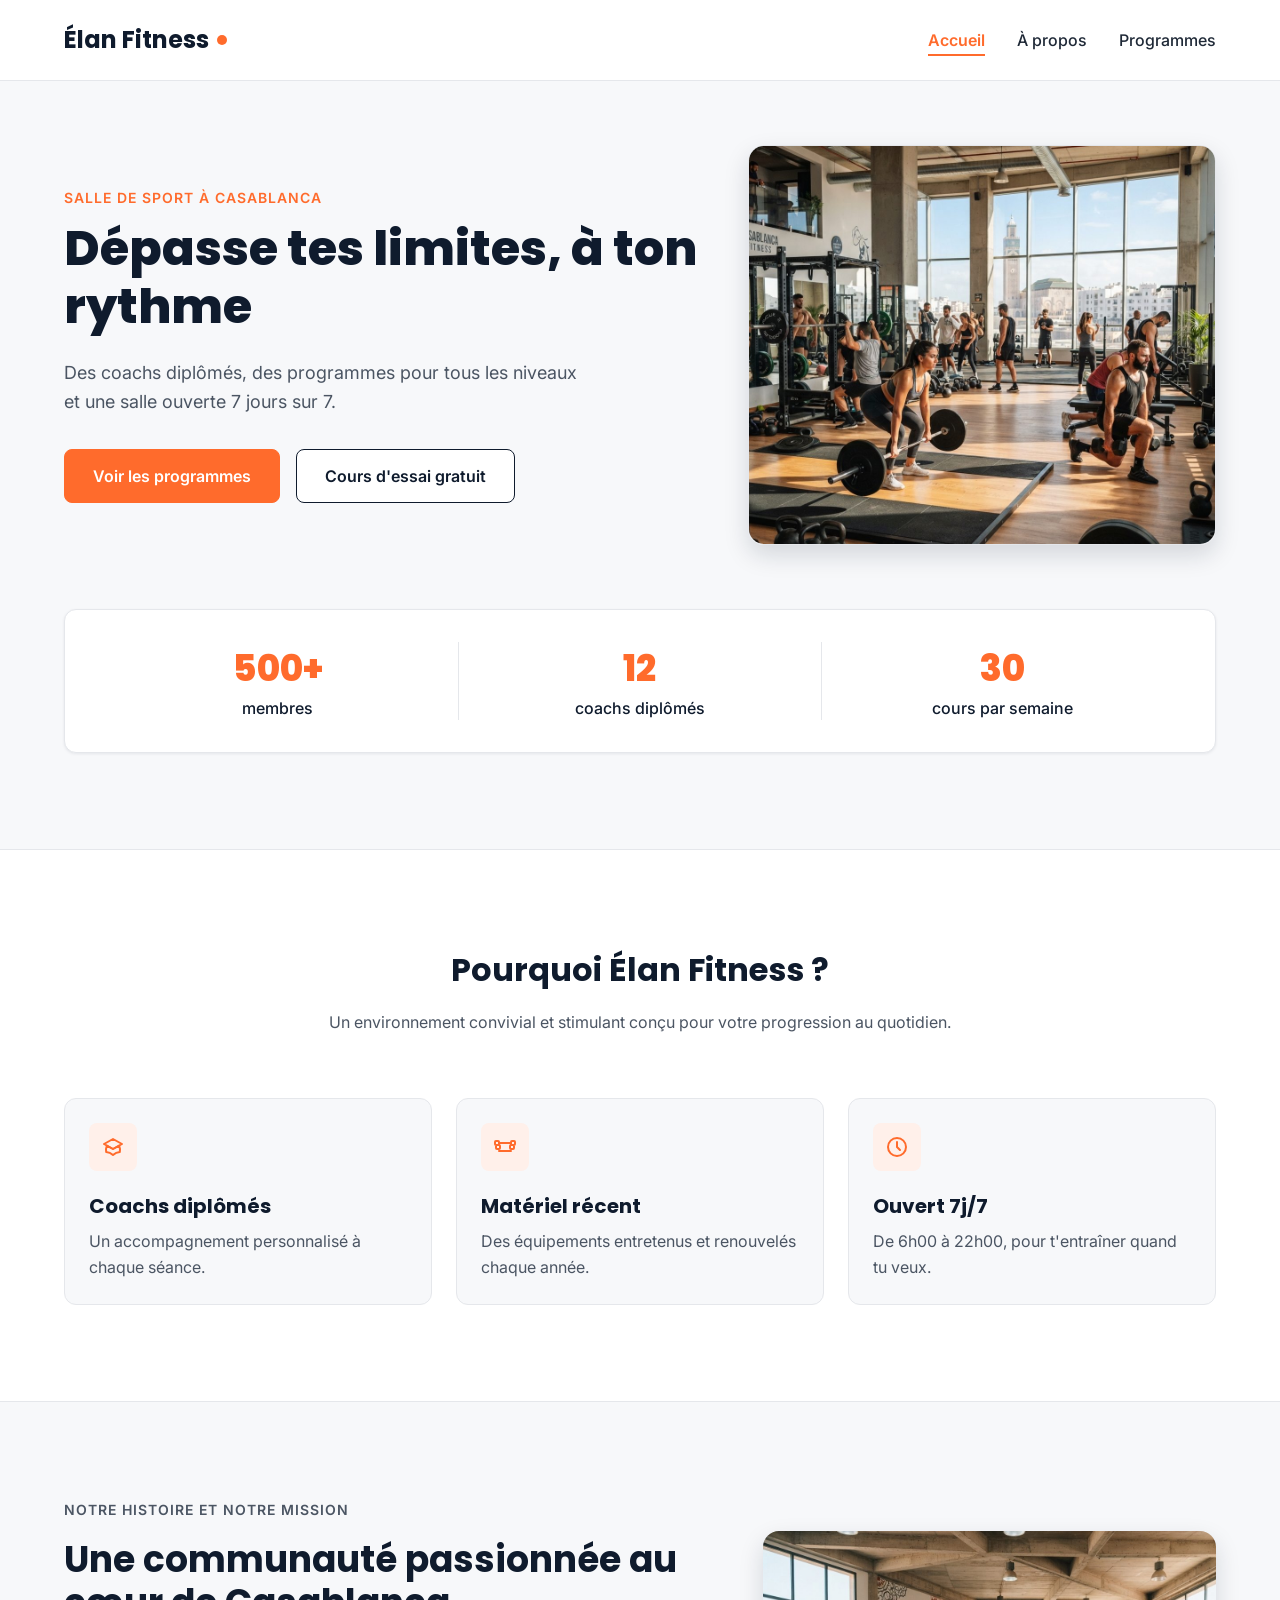
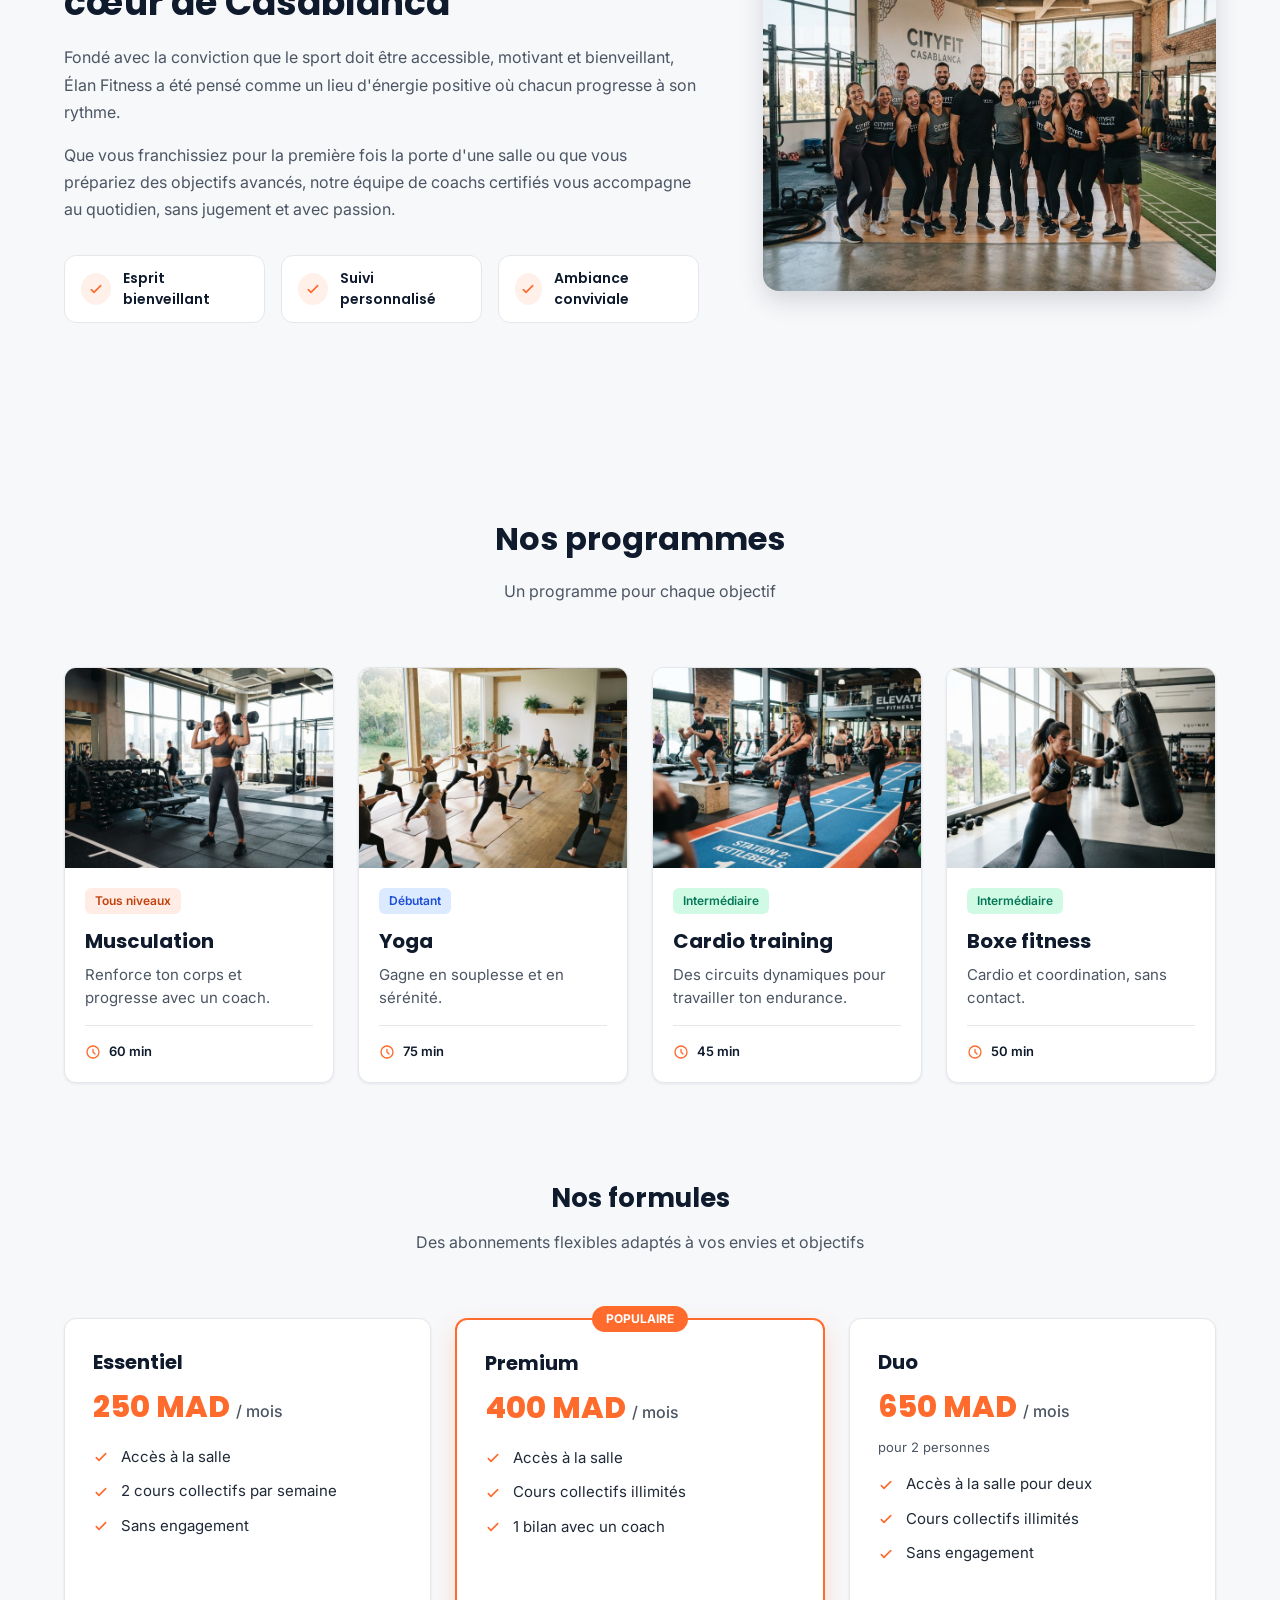
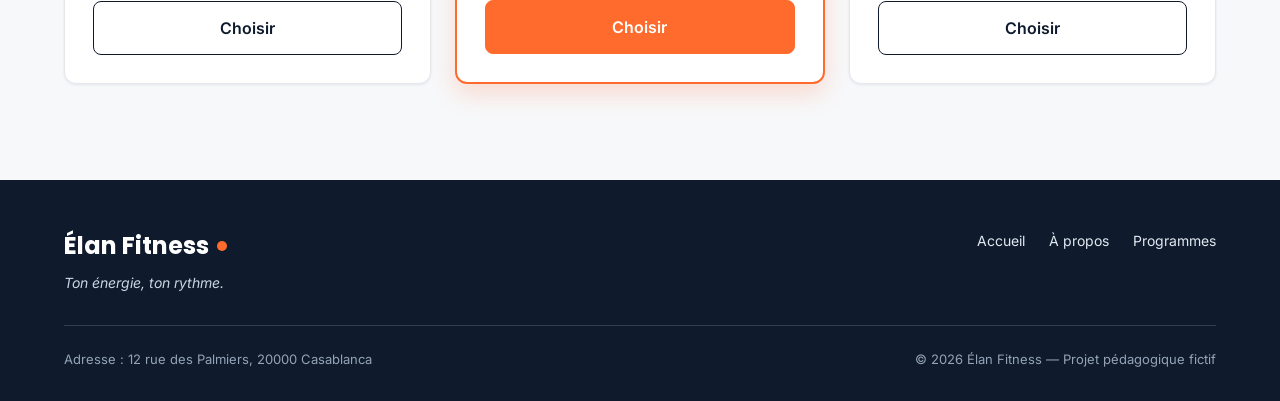
==== index.html @ 389efed5 "Création du one pager" ====
<!DOCTYPE html>
<html lang="fr">
<head>
  <meta charset="UTF-8">
  <meta name="viewport" content="width=device-width, initial-scale=1">
  <meta name="description" content="Élan Fitness, salle de sport à Casablanca : musculation, yoga, cardio et boxe fitness avec des coachs diplômés. Réservez votre cours d'essai gratuit.">
  <title>Élan Fitness | Salle de sport à Casablanca</title>

  <link rel="preconnect" href="https://fonts.googleapis.com">
  <link rel="preconnect" href="https://fonts.gstatic.com" crossorigin>
  <link href="https://fonts.googleapis.com/css2?family=Inter:wght@400;500;600&family=Poppins:wght@600;700;800&display=swap" rel="stylesheet">

  <link rel="stylesheet" href="style.css">
</head>

<body>

  <header class="en-tete">
    <div class="conteneur en-tete-contenu">
      <a href="#accueil" class="logo">Élan Fitness</a>

      <nav aria-label="Navigation principale">
        <ul class="menu">
          <li><a href="#accueil" class="lien-actif">Accueil</a></li>
          <li><a href="#a-propos">À propos</a></li>
          <li><a href="#programmes">Programmes</a></li>
        </ul>
      </nav>
    </div>
  </header>

  <main>

    <section id="accueil" class="hero">
      <div class="conteneur">

        <div class="hero-contenu">
          <div class="hero-texte">
            <p class="sur-titre">Salle de sport à Casablanca</p>
            <h1>Dépasse tes limites, à ton rythme</h1>
            <p class="hero-description">
              Des coachs diplômés, des programmes pour tous les niveaux et une salle ouverte 7 jours sur 7.
            </p>
            <div class="boutons">
              <a href="#programmes" class="bouton bouton-principal">Voir les programmes</a>
              <a href="#contact" class="bouton bouton-secondaire">Cours d'essai gratuit</a>
            </div>
          </div>

          <img class="hero-image" src="img/hero.jpg" alt="Des personnes s'entraînent dans une salle de sport lumineuse à Casablanca">
        </div>

        <div class="chiffres">
          <div class="chiffre">
            <p class="chiffre-nombre">500+</p>
            <p>membres</p>
          </div>
          <div class="chiffre">
            <p class="chiffre-nombre">12</p>
            <p>coachs diplômés</p>
          </div>
          <div class="chiffre">
            <p class="chiffre-nombre">30</p>
            <p>cours par semaine</p>
          </div>
        </div>

      </div>
    </section>

    <section class="section section-blanche">
      <div class="conteneur">

        <div class="section-titre">
          <h2>Pourquoi Élan Fitness ?</h2>
          <p>Un environnement convivial et stimulant conçu pour votre progression au quotidien.</p>
        </div>

        <div class="cartes">
          <article class="carte carte-avantage">
            <div class="icone"><img src="img/icone-coach.svg" alt=""></div>
            <h3>Coachs diplômés</h3>
            <p>Un accompagnement personnalisé à chaque séance.</p>
          </article>

          <article class="carte carte-avantage">
            <div class="icone"><img src="img/icone-materiel.svg" alt=""></div>
            <h3>Matériel récent</h3>
            <p>Des équipements entretenus et renouvelés chaque année.</p>
          </article>

          <article class="carte carte-avantage">
            <div class="icone"><img src="img/icone-horloge.svg" alt=""></div>
            <h3>Ouvert 7j/7</h3>
            <p>De 6h00 à 22h00, pour t'entraîner quand tu veux.</p>
          </article>
        </div>

      </div>
    </section>

    <section id="a-propos" class="section">
      <div class="conteneur apropos-contenu">

        <div class="apropos-texte">
          <p class="sur-titre">Notre histoire et notre mission</p>
          <h2>Une communauté passionnée au cœur de Casablanca</h2>
          <p>
            Fondé avec la conviction que le sport doit être accessible, motivant et bienveillant,
            Élan Fitness a été pensé comme un lieu d'énergie positive où chacun progresse à son rythme.
          </p>
          <p>
            Que vous franchissiez pour la première fois la porte d'une salle ou que vous prépariez des
            objectifs avancés, notre équipe de coachs certifiés vous accompagne au quotidien, sans
            jugement et avec passion.
          </p>

          <ul class="valeurs">
            <li class="valeur">
              <div class="icone icone-petite"><img src="img/icone-check.svg" alt=""></div>
              <span>Esprit bienveillant</span>
            </li>
            <li class="valeur">
              <div class="icone icone-petite"><img src="img/icone-check.svg" alt=""></div>
              <span>Suivi personnalisé</span>
            </li>
            <li class="valeur">
              <div class="icone icone-petite"><img src="img/icone-check.svg" alt=""></div>
              <span>Ambiance conviviale</span>
            </li>
          </ul>
        </div>

        <img class="apropos-image" src="img/equipe.jpg" alt="L'équipe de coachs d'Élan Fitness réunie dans la salle">

      </div>
    </section>

    <section id="programmes" class="section">
      <div class="conteneur">

        <div class="section-titre">
          <h2>Nos programmes</h2>
          <p>Un programme pour chaque objectif</p>
        </div>

        <div class="cartes">

          <article class="carte carte-programme">
            <img src="img/musculation.jpg" alt="Une sportive soulève des haltères dans l'espace musculation">
            <div class="programme-corps">
              <span class="etiquette etiquette-orange">Tous niveaux</span>
              <h3>Musculation</h3>
              <p>Renforce ton corps et progresse avec un coach.</p>
              <p class="duree"><img src="img/icone-duree.svg" alt="">60 min</p>
            </div>
          </article>

          <article class="carte carte-programme">
            <img src="img/yoga.jpg" alt="Un groupe pratique le yoga sur des tapis dans une salle lumineuse">
            <div class="programme-corps">
              <span class="etiquette etiquette-bleue">Débutant</span>
              <h3>Yoga</h3>
              <p>Gagne en souplesse et en sérénité.</p>
              <p class="duree"><img src="img/icone-duree.svg" alt="">75 min</p>
            </div>
          </article>

          <article class="carte carte-programme">
            <img src="img/cardio.jpg" alt="Des sportifs suivent un circuit de cardio training avec des kettlebells">
            <div class="programme-corps">
              <span class="etiquette etiquette-verte">Intermédiaire</span>
              <h3>Cardio training</h3>
              <p>Des circuits dynamiques pour travailler ton endurance.</p>
              <p class="duree"><img src="img/icone-duree.svg" alt="">45 min</p>
            </div>
          </article>

          <article class="carte carte-programme">
            <img src="img/boxe.jpg" alt="Une sportive frappe un sac de frappe pendant un cours de boxe fitness">
            <div class="programme-corps">
              <span class="etiquette etiquette-verte">Intermédiaire</span>
              <h3>Boxe fitness</h3>
              <p>Cardio et coordination, sans contact.</p>
              <p class="duree"><img src="img/icone-duree.svg" alt="">50 min</p>
            </div>
          </article>

        </div>

        <div class="formules">

          <div class="section-titre">
            <h3>Nos formules</h3>
            <p>Des abonnements flexibles adaptés à vos envies et objectifs</p>
          </div>

          <div class="cartes">

            <article class="carte formule">
              <h4>Essentiel</h4>
              <p class="prix">250 MAD <span>/ mois</span></p>
              <ul class="formule-liste">
                <li>Accès à la salle</li>
                <li>2 cours collectifs par semaine</li>
                <li>Sans engagement</li>
              </ul>
              <a href="#contact" class="bouton bouton-secondaire">Choisir</a>
            </article>

            <article class="carte formule formule-populaire">
              <p class="badge-populaire">Populaire</p>
              <h4>Premium</h4>
              <p class="prix">400 MAD <span>/ mois</span></p>
              <ul class="formule-liste">
                <li>Accès à la salle</li>
                <li>Cours collectifs illimités</li>
                <li>1 bilan avec un coach</li>
              </ul>
              <a href="#contact" class="bouton bouton-principal">Choisir</a>
            </article>

            <article class="carte formule">
              <h4>Duo</h4>
              <p class="prix">650 MAD <span>/ mois</span></p>
              <p class="prix-note">pour 2 personnes</p>
              <ul class="formule-liste">
                <li>Accès à la salle pour deux</li>
                <li>Cours collectifs illimités</li>
                <li>Sans engagement</li>
              </ul>
              <a href="#contact" class="bouton bouton-secondaire">Choisir</a>
            </article>

          </div>
        </div>

      </div>
    </section>

  </main>

  <footer class="pied-de-page">
    <div class="conteneur">

      <div class="pied-haut">
        <div>
          <p class="logo logo-clair">Élan Fitness</p>
          <p class="slogan">Ton énergie, ton rythme.</p>
        </div>

        <nav aria-label="Navigation du pied de page">
          <ul class="menu menu-pied">
            <li><a href="#accueil">Accueil</a></li>
            <li><a href="#a-propos">À propos</a></li>
            <li><a href="#programmes">Programmes</a></li>
          </ul>
        </nav>
      </div>

      <div class="pied-bas">
        <p>Adresse : 12 rue des Palmiers, 20000 Casablanca</p>
        <p>&copy; 2026 Élan Fitness — Projet pédagogique fictif</p>
      </div>

    </div>
  </footer>

</body>
</html>
---- style.css ----
* {
  box-sizing: border-box;
  margin: 0;
  padding: 0;
}

html {
  scroll-behavior: smooth;
}

body {
  font-family: 'Inter', Arial, sans-serif;
  font-size: 16px;
  line-height: 1.5;
  color: #1F2937;
  background-color: #F7F8FA;
}

h1, h2, h3, h4 {
  font-family: 'Poppins', Arial, sans-serif;
  color: #0F1B2D;
}

a {
  color: inherit;
  text-decoration: none;
}

ul {
  list-style: none;
}

img {
  display: block;
  max-width: 100%;
}

a:focus-visible,
button:focus-visible {
  outline: 3px solid #FF6B2C;
  outline-offset: 2px;
}

.conteneur {
  width: 100%;
  max-width: 1200px;
  margin: 0 auto;
  padding: 0 24px;
}

.section {
  padding: 96px 0;
}

.section-blanche {
  background-color: #FFFFFF;
  border-top: 1px solid #E5E7EB;
  border-bottom: 1px solid #E5E7EB;
}

.section-titre {
  max-width: 640px;
  margin: 0 auto 64px;
  text-align: center;
}

.section-titre h2 {
  font-size: 32px;
  margin-bottom: 16px;
}

.section-titre h3 {
  font-size: 26px;
  margin-bottom: 12px;
}

.section-titre p {
  color: #4B5563;
}

.sur-titre {
  font-size: 14px;
  font-weight: 600;
  color: #FF6B2C;
  text-transform: uppercase;
  letter-spacing: 1px;
  margin-bottom: 12px;
}

.bouton {
  display: inline-block;
  padding: 14px 28px;
  border-radius: 8px;
  font-size: 16px;
  font-weight: 600;
  text-align: center;
  cursor: pointer;
}

.bouton-principal {
  background-color: #FF6B2C;
  border: 1px solid #FF6B2C;
  color: #FFFFFF;
}

.bouton-principal:hover {
  background-color: #F05817;
}

.bouton-secondaire {
  background-color: #FFFFFF;
  border: 1px solid #0F1B2D;
  color: #0F1B2D;
}

.bouton-secondaire:hover {
  background-color: #F3F4F6;
}

.cartes {
  display: flex;
  gap: 24px;
}

.carte {
  flex: 1;
  background-color: #FFFFFF;
  border: 1px solid #E5E7EB;
  border-radius: 12px;
  box-shadow: 0 1px 3px rgba(15, 27, 45, 0.08);
}

.icone {
  width: 48px;
  height: 48px;
  background-color: #FFF0EA;
  border-radius: 8px;
  display: flex;
  align-items: center;
  justify-content: center;
}

.icone img {
  width: 24px;
  height: 24px;
}

.icone-petite {
  width: 32px;
  height: 32px;
  border-radius: 50%;
}

.icone-petite img {
  width: 16px;
  height: 16px;
}

.en-tete {
  position: sticky;
  top: 0;
  z-index: 10;
  background-color: #FFFFFF;
  border-bottom: 1px solid #E5E7EB;
}

.en-tete-contenu {
  height: 80px;
  display: flex;
  align-items: center;
  justify-content: space-between;
}

.logo {
  display: flex;
  align-items: center;
  font-family: 'Poppins', Arial, sans-serif;
  font-size: 24px;
  font-weight: 700;
  color: #0F1B2D;
}

.logo::after {
  content: "";
  width: 10px;
  height: 10px;
  margin-left: 8px;
  background-color: #FF6B2C;
  border-radius: 50%;
}

.menu {
  display: flex;
  gap: 32px;
}

.menu a {
  font-weight: 500;
  padding-bottom: 4px;
  border-bottom: 2px solid transparent;
}

.menu a:hover {
  color: #FF6B2C;
}

.menu .lien-actif {
  color: #FF6B2C;
  font-weight: 600;
  border-bottom-color: #FF6B2C;
}

.hero {
  padding: 64px 0 96px;
}

.hero-contenu {
  display: flex;
  align-items: center;
  gap: 32px;
}

.hero-texte {
  flex: 7;
}

.hero-texte h1 {
  font-size: 48px;
  font-weight: 800;
  line-height: 1.2;
  margin-bottom: 24px;
}

.hero-description {
  max-width: 520px;
  font-size: 18px;
  line-height: 1.6;
  color: #4B5563;
  margin-bottom: 32px;
}

.boutons {
  display: flex;
  flex-wrap: wrap;
  gap: 16px;
}

.hero-image {
  flex: 5;
  min-width: 0;
  height: 400px;
  object-fit: cover;
  border-radius: 16px;
  border: 1px solid #E5E7EB;
  box-shadow: 0 10px 25px rgba(15, 27, 45, 0.15);
}

.chiffres {
  display: flex;
  margin-top: 64px;
  padding: 32px;
  background-color: #FFFFFF;
  border: 1px solid #E5E7EB;
  border-radius: 12px;
  box-shadow: 0 1px 3px rgba(15, 27, 45, 0.08);
}

.chiffre {
  flex: 1;
  text-align: center;
  font-weight: 500;
  color: #0F1B2D;
}

.chiffre + .chiffre {
  border-left: 1px solid #E5E7EB;
}

.chiffre-nombre {
  font-family: 'Poppins', Arial, sans-serif;
  font-size: 36px;
  font-weight: 800;
  color: #FF6B2C;
}

.carte-avantage {
  padding: 24px;
  background-color: #F7F8FA;
  box-shadow: none;
}

.carte-avantage .icone {
  margin-bottom: 20px;
}

.carte-avantage h3 {
  font-size: 20px;
  margin-bottom: 8px;
}

.carte-avantage p {
  color: #4B5563;
  line-height: 1.6;
}

.apropos-contenu {
  display: flex;
  align-items: center;
  gap: 64px;
}

.apropos-texte {
  flex: 7;
}

.apropos-texte h2 {
  font-size: 36px;
  line-height: 1.2;
  margin-bottom: 20px;
}

.apropos-texte p {
  color: #4B5563;
  line-height: 1.7;
  margin-bottom: 16px;
}

.valeurs {
  display: flex;
  gap: 16px;
  margin-top: 32px;
}

.valeur {
  flex: 1;
  display: flex;
  align-items: center;
  gap: 12px;
  padding: 12px 16px;
  background-color: #FFFFFF;
  border: 1px solid #E5E7EB;
  border-radius: 12px;
  font-family: 'Poppins', Arial, sans-serif;
  font-size: 14px;
  font-weight: 600;
  color: #0F1B2D;
}

.apropos-image {
  flex: 5;
  min-width: 0;
  height: 360px;
  object-fit: cover;
  border-radius: 16px;
  box-shadow: 0 10px 25px rgba(15, 27, 45, 0.15);
}

.carte-programme {
  display: flex;
  flex-direction: column;
  overflow: hidden;
}

.carte-programme > img {
  width: 100%;
  height: 200px;
  object-fit: cover;
}

.programme-corps {
  flex: 1;
  display: flex;
  flex-direction: column;
  padding: 20px;
}

.programme-corps h3 {
  font-size: 20px;
  margin-bottom: 8px;
}

.programme-corps p {
  font-size: 15px;
  color: #4B5563;
}

.etiquette {
  align-self: flex-start;
  padding: 4px 10px;
  margin-bottom: 12px;
  border-radius: 6px;
  font-size: 12px;
  font-weight: 600;
}

.etiquette-orange {
  background-color: #FFEDE5;
  color: #C2410C;
}

.etiquette-bleue {
  background-color: #DBEAFE;
  color: #1D4ED8;
}

.etiquette-verte {
  background-color: #D1FAE5;
  color: #047857;
}

.programme-corps .duree {
  display: flex;
  align-items: center;
  gap: 8px;
  margin-top: auto;
  padding-top: 16px;
  border-top: 1px solid #E5E7EB;
  font-size: 13px;
  font-weight: 600;
  color: #0F1B2D;
}

.programme-corps h3 + p {
  margin-bottom: 16px;
}

.duree img {
  width: 16px;
  height: 16px;
}

.formules {
  margin-top: 96px;
}

.formule {
  position: relative;
  display: flex;
  flex-direction: column;
  padding: 28px;
}

.formule h4 {
  font-size: 20px;
}

.prix {
  margin: 8px 0 16px;
  font-family: 'Poppins', Arial, sans-serif;
  font-size: 30px;
  font-weight: 800;
  color: #FF6B2C;
}

.prix span {
  font-family: 'Inter', Arial, sans-serif;
  font-size: 16px;
  font-weight: 500;
  color: #4B5563;
}

.prix-note {
  margin: -8px 0 16px;
  font-size: 13px;
  color: #4B5563;
}

.formule-liste {
  flex: 1;
  margin-bottom: 24px;
}

.formule-liste li {
  padding-left: 28px;
  margin-bottom: 12px;
  font-size: 15px;
  background-image: url('img/icone-check.svg');
  background-repeat: no-repeat;
  background-position: left center;
  background-size: 16px;
}

.formule .bouton {
  display: block;
}

.formule-populaire {
  border: 2px solid #FF6B2C;
  box-shadow: 0 10px 25px rgba(255, 107, 44, 0.2);
}

.badge-populaire {
  position: absolute;
  top: -14px;
  left: 50%;
  transform: translateX(-50%);
  padding: 4px 14px;
  background-color: #FF6B2C;
  border-radius: 999px;
  font-size: 12px;
  font-weight: 700;
  text-transform: uppercase;
  color: #FFFFFF;
}

.pied-de-page {
  padding: 48px 0 32px;
  background-color: #0F1B2D;
  color: #FFFFFF;
}

.pied-haut {
  display: flex;
  justify-content: space-between;
  align-items: flex-start;
  padding-bottom: 32px;
  border-bottom: 1px solid rgba(255, 255, 255, 0.15);
}

.logo-clair {
  color: #FFFFFF;
}

.slogan {
  margin-top: 8px;
  font-size: 14px;
  font-style: italic;
  color: #CBD5E1;
}

.menu-pied {
  gap: 24px;
}

.menu-pied a {
  font-size: 14px;
  font-weight: 400;
  color: #E2E8F0;
}

.pied-bas {
  display: flex;
  justify-content: space-between;
  margin-top: 24px;
  font-size: 13px;
  color: #94A3B8;
}
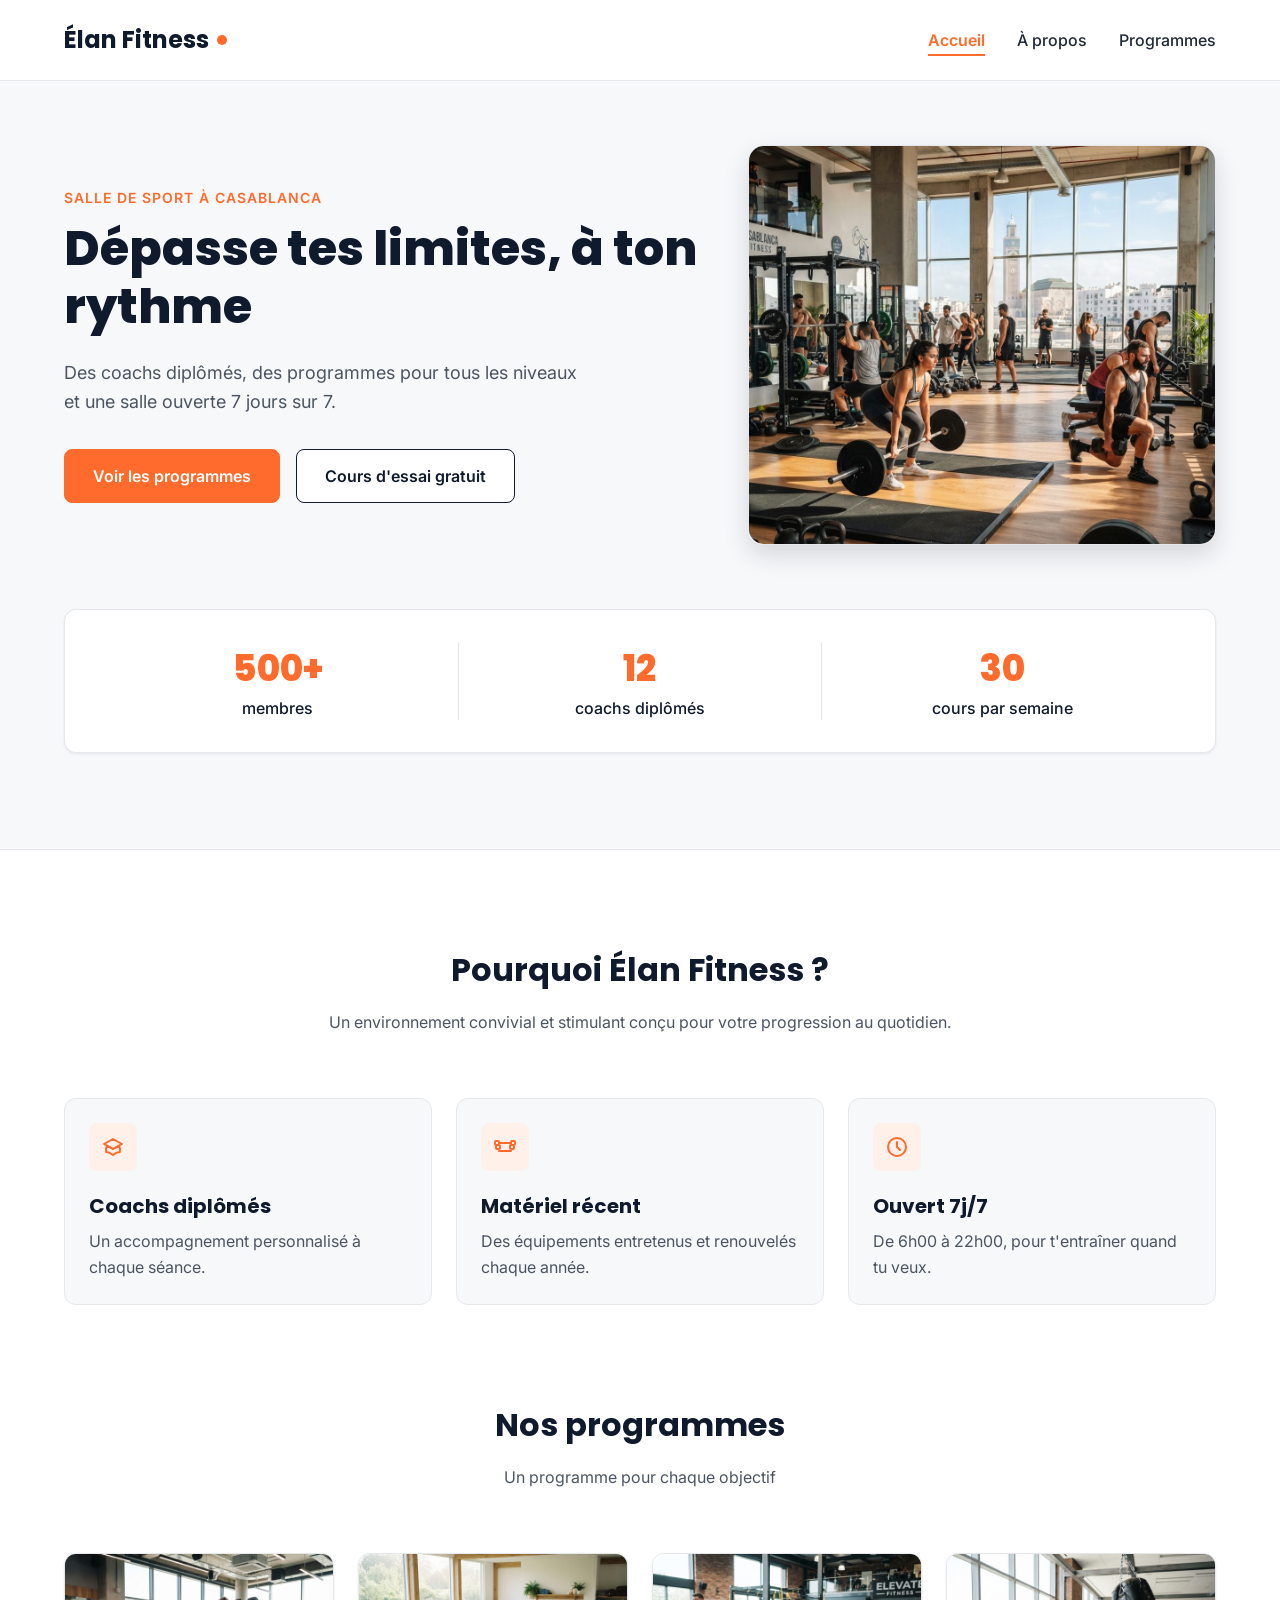
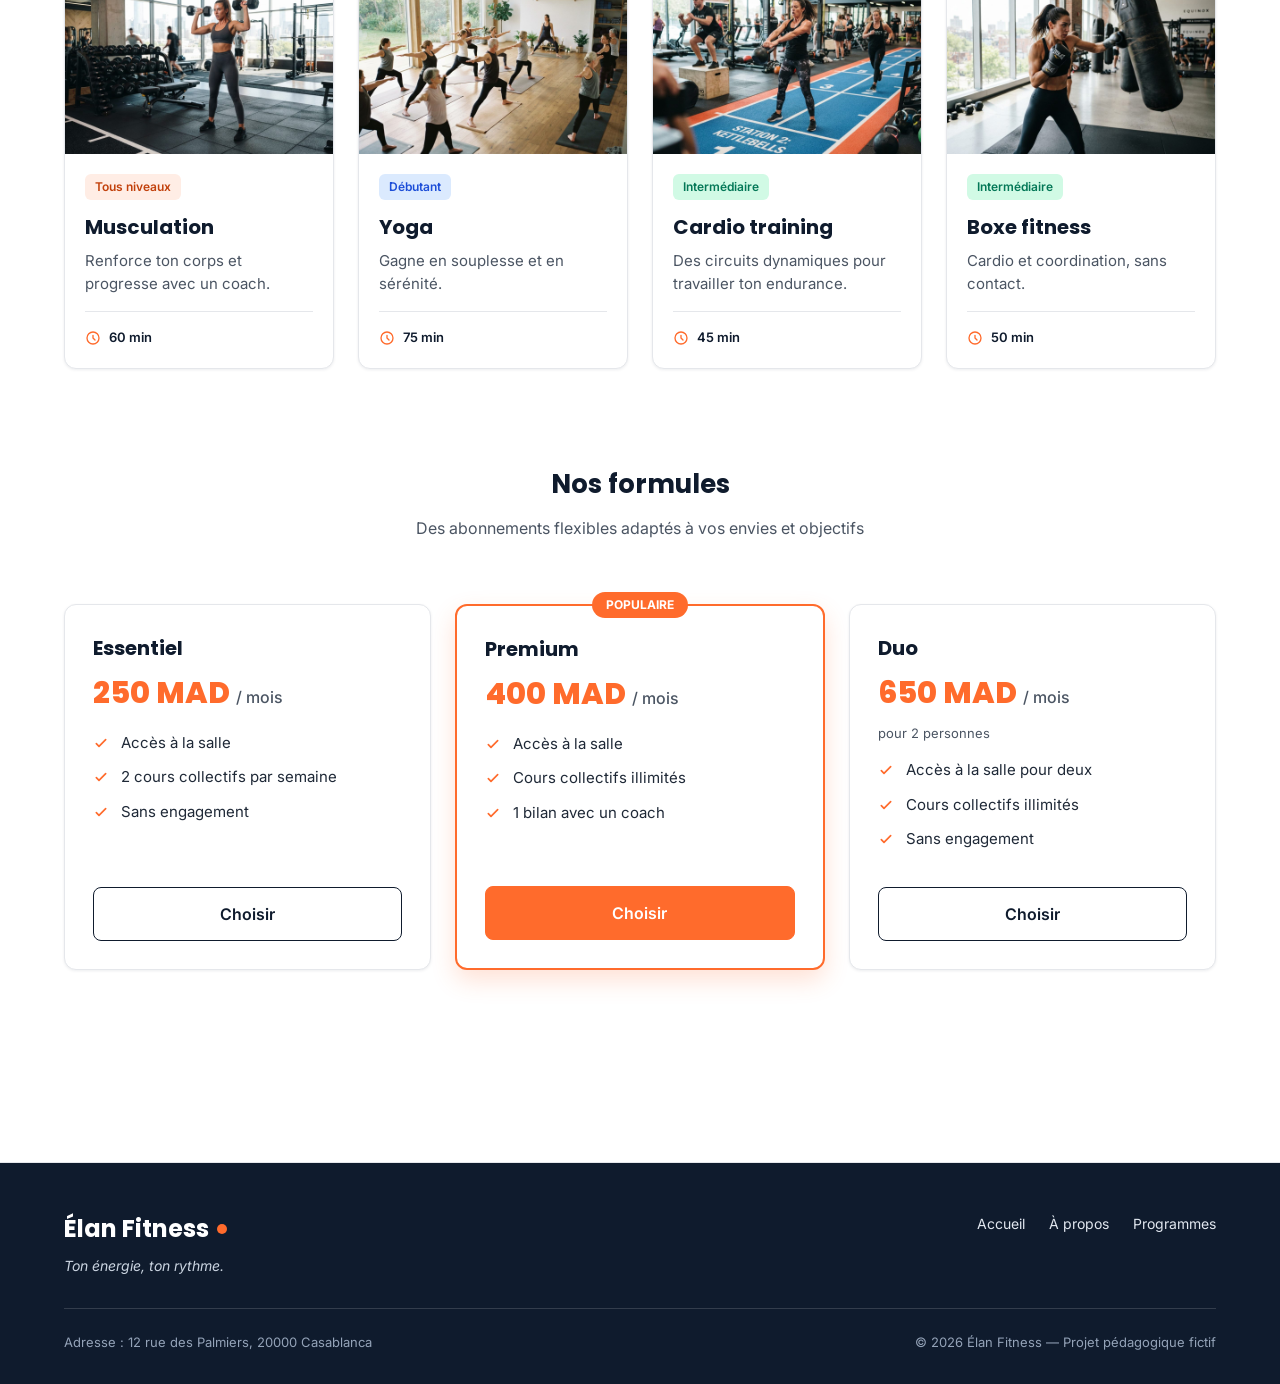
==== commit b8b86d7d: "Séparation de la section À propos" ====
--- a/index.html
+++ b/index.html
@@ -3,12 +3,15 @@
 <head>
   <meta charset="UTF-8">
   <meta name="viewport" content="width=device-width, initial-scale=1">
-  <meta name="description" content="Élan Fitness, salle de sport à Casablanca : musculation, yoga, cardio et boxe fitness avec des coachs diplômés. Réservez votre cours d'essai gratuit.">
+  <meta name="description"
+    content="Élan Fitness, salle de sport à Casablanca : musculation, yoga, cardio et boxe fitness avec des coachs diplômés. Réservez votre cours d'essai gratuit.">
   <title>Élan Fitness | Salle de sport à Casablanca</title>
 
   <link rel="preconnect" href="https://fonts.googleapis.com">
   <link rel="preconnect" href="https://fonts.gstatic.com" crossorigin>
-  <link href="https://fonts.googleapis.com/css2?family=Inter:wght@400;500;600&family=Poppins:wght@600;700;800&display=swap" rel="stylesheet">
+  <link
+    href="https://fonts.googleapis.com/css2?family=Inter:wght@400;500;600&family=Poppins:wght@600;700;800&display=swap"
+    rel="stylesheet">
 
   <link rel="stylesheet" href="style.css">
 </head>
@@ -21,14 +24,13 @@
 
       <nav aria-label="Navigation principale">
         <ul class="menu">
-          <li><a href="#accueil" class="lien-actif">Accueil</a></li>
-          <li><a href="#a-propos">À propos</a></li>
-          <li><a href="#programmes">Programmes</a></li>
+          <li><a href="index.html" class="lien-actif">Accueil</a></li>
+          <li><a href="a-propos.html">À propos</a></li>
+          <li><a href="programmes.html">Programmes</a></li>
         </ul>
       </nav>
     </div>
   </header>
-
   <main>
 
     <section id="accueil" class="hero">
@@ -64,7 +66,7 @@
             <p>cours par semaine</p>
           </div>
         </div>
-
+        
       </div>
     </section>
 
@@ -97,9 +99,9 @@
         </div>
 
       </div>
-    </section>
-
-    <section id="a-propos" class="section">
+    <!-- </section>
+
+     <section id="a-propos" class="section">
       <div class="conteneur apropos-contenu">
 
         <div class="apropos-texte">
@@ -134,9 +136,9 @@
         <img class="apropos-image" src="img/equipe.jpg" alt="L'équipe de coachs d'Élan Fitness réunie dans la salle">
 
       </div>
-    </section>
-
-    <section id="programmes" class="section">
+    </section>  -->
+
+     <section id="programmes" class="section">
       <div class="conteneur">
 
         <div class="section-titre">
@@ -187,7 +189,7 @@
           </article>
 
         </div>
-
+        
         <div class="formules">
 
           <div class="section-titre">
@@ -239,7 +241,6 @@
     </section>
 
   </main>
-
   <footer class="pied-de-page">
     <div class="conteneur">
 
@@ -267,4 +268,5 @@
   </footer>
 
 </body>
-</html>
+
+</html>
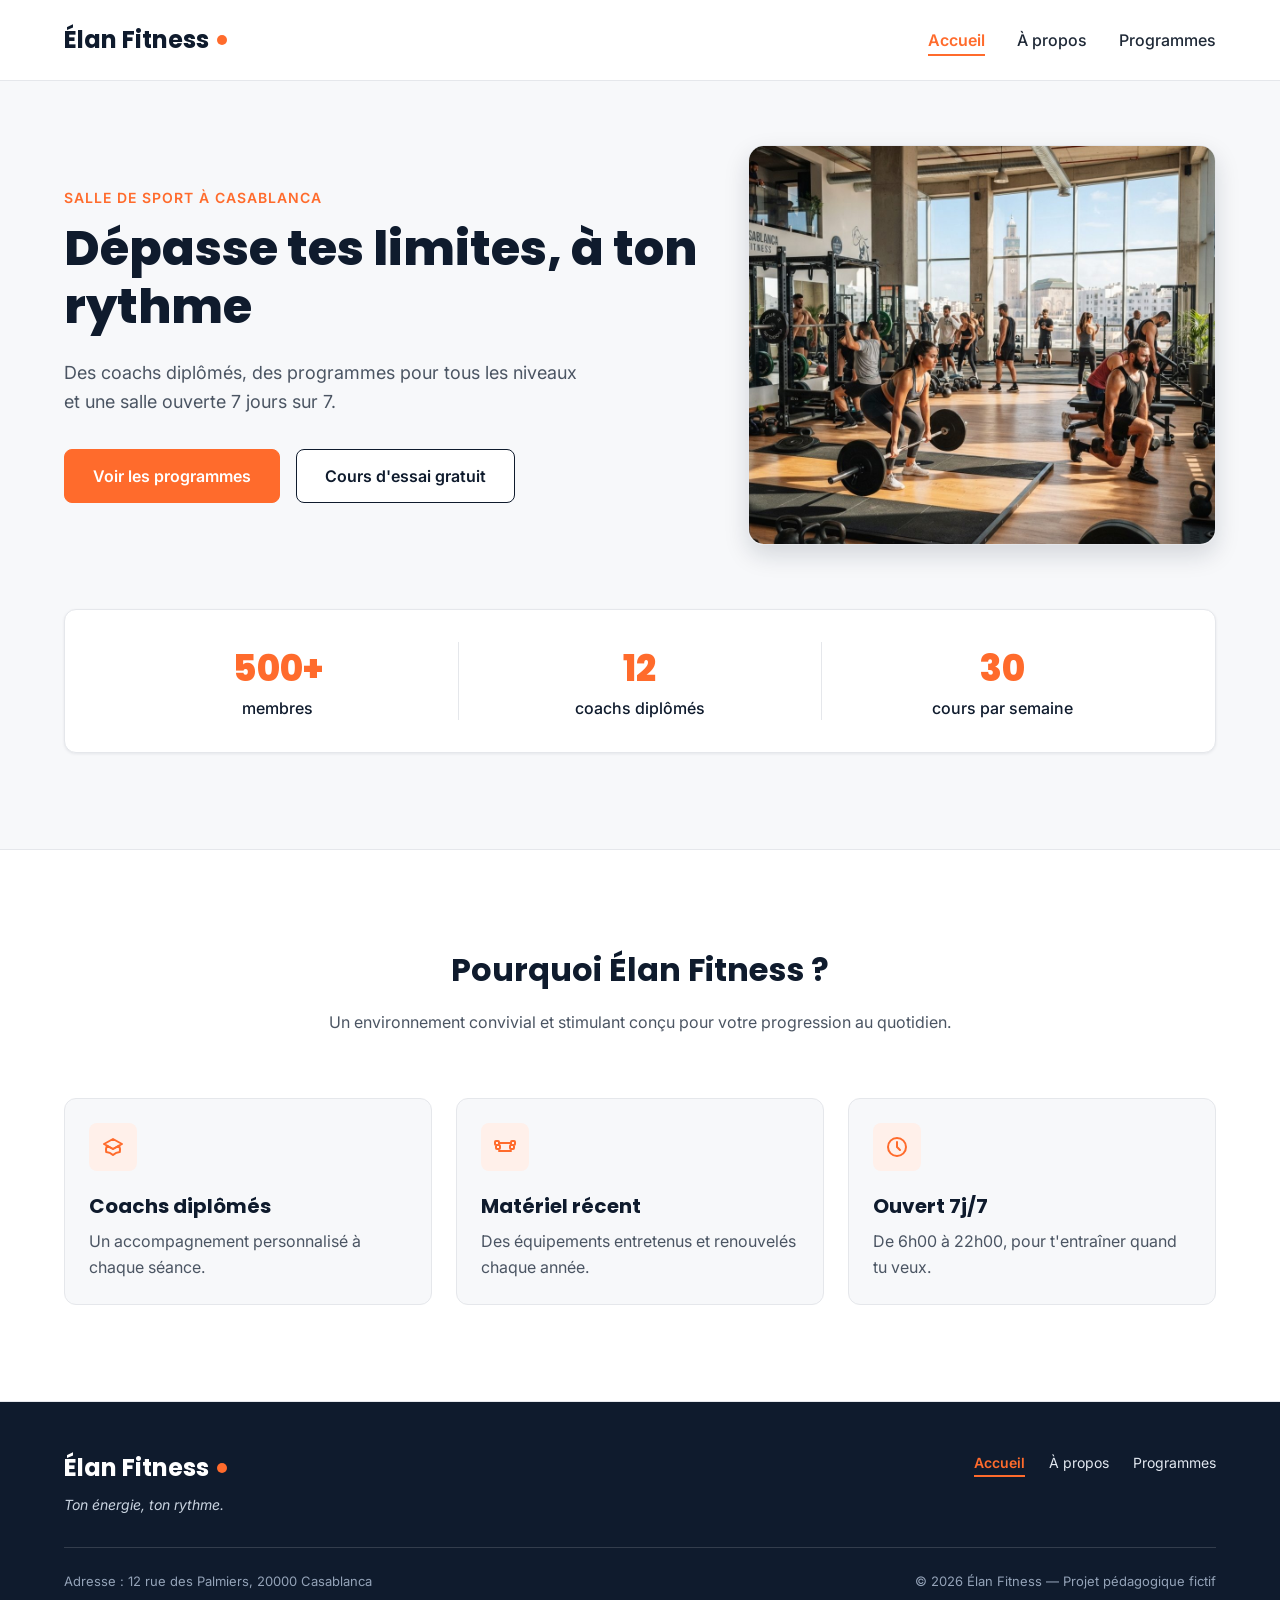
==== commit 1d5aef71: "Séparation de la section Programmes" ====
--- a/index.html
+++ b/index.html
@@ -98,147 +98,6 @@
           </article>
         </div>
 
-      </div>
-    <!-- </section>
-
-     <section id="a-propos" class="section">
-      <div class="conteneur apropos-contenu">
-
-        <div class="apropos-texte">
-          <p class="sur-titre">Notre histoire et notre mission</p>
-          <h2>Une communauté passionnée au cœur de Casablanca</h2>
-          <p>
-            Fondé avec la conviction que le sport doit être accessible, motivant et bienveillant,
-            Élan Fitness a été pensé comme un lieu d'énergie positive où chacun progresse à son rythme.
-          </p>
-          <p>
-            Que vous franchissiez pour la première fois la porte d'une salle ou que vous prépariez des
-            objectifs avancés, notre équipe de coachs certifiés vous accompagne au quotidien, sans
-            jugement et avec passion.
-          </p>
-
-          <ul class="valeurs">
-            <li class="valeur">
-              <div class="icone icone-petite"><img src="img/icone-check.svg" alt=""></div>
-              <span>Esprit bienveillant</span>
-            </li>
-            <li class="valeur">
-              <div class="icone icone-petite"><img src="img/icone-check.svg" alt=""></div>
-              <span>Suivi personnalisé</span>
-            </li>
-            <li class="valeur">
-              <div class="icone icone-petite"><img src="img/icone-check.svg" alt=""></div>
-              <span>Ambiance conviviale</span>
-            </li>
-          </ul>
-        </div>
-
-        <img class="apropos-image" src="img/equipe.jpg" alt="L'équipe de coachs d'Élan Fitness réunie dans la salle">
-
-      </div>
-    </section>  -->
-
-     <section id="programmes" class="section">
-      <div class="conteneur">
-
-        <div class="section-titre">
-          <h2>Nos programmes</h2>
-          <p>Un programme pour chaque objectif</p>
-        </div>
-
-        <div class="cartes">
-
-          <article class="carte carte-programme">
-            <img src="img/musculation.jpg" alt="Une sportive soulève des haltères dans l'espace musculation">
-            <div class="programme-corps">
-              <span class="etiquette etiquette-orange">Tous niveaux</span>
-              <h3>Musculation</h3>
-              <p>Renforce ton corps et progresse avec un coach.</p>
-              <p class="duree"><img src="img/icone-duree.svg" alt="">60 min</p>
-            </div>
-          </article>
-
-          <article class="carte carte-programme">
-            <img src="img/yoga.jpg" alt="Un groupe pratique le yoga sur des tapis dans une salle lumineuse">
-            <div class="programme-corps">
-              <span class="etiquette etiquette-bleue">Débutant</span>
-              <h3>Yoga</h3>
-              <p>Gagne en souplesse et en sérénité.</p>
-              <p class="duree"><img src="img/icone-duree.svg" alt="">75 min</p>
-            </div>
-          </article>
-
-          <article class="carte carte-programme">
-            <img src="img/cardio.jpg" alt="Des sportifs suivent un circuit de cardio training avec des kettlebells">
-            <div class="programme-corps">
-              <span class="etiquette etiquette-verte">Intermédiaire</span>
-              <h3>Cardio training</h3>
-              <p>Des circuits dynamiques pour travailler ton endurance.</p>
-              <p class="duree"><img src="img/icone-duree.svg" alt="">45 min</p>
-            </div>
-          </article>
-
-          <article class="carte carte-programme">
-            <img src="img/boxe.jpg" alt="Une sportive frappe un sac de frappe pendant un cours de boxe fitness">
-            <div class="programme-corps">
-              <span class="etiquette etiquette-verte">Intermédiaire</span>
-              <h3>Boxe fitness</h3>
-              <p>Cardio et coordination, sans contact.</p>
-              <p class="duree"><img src="img/icone-duree.svg" alt="">50 min</p>
-            </div>
-          </article>
-
-        </div>
-        
-        <div class="formules">
-
-          <div class="section-titre">
-            <h3>Nos formules</h3>
-            <p>Des abonnements flexibles adaptés à vos envies et objectifs</p>
-          </div>
-
-          <div class="cartes">
-
-            <article class="carte formule">
-              <h4>Essentiel</h4>
-              <p class="prix">250 MAD <span>/ mois</span></p>
-              <ul class="formule-liste">
-                <li>Accès à la salle</li>
-                <li>2 cours collectifs par semaine</li>
-                <li>Sans engagement</li>
-              </ul>
-              <a href="#contact" class="bouton bouton-secondaire">Choisir</a>
-            </article>
-
-            <article class="carte formule formule-populaire">
-              <p class="badge-populaire">Populaire</p>
-              <h4>Premium</h4>
-              <p class="prix">400 MAD <span>/ mois</span></p>
-              <ul class="formule-liste">
-                <li>Accès à la salle</li>
-                <li>Cours collectifs illimités</li>
-                <li>1 bilan avec un coach</li>
-              </ul>
-              <a href="#contact" class="bouton bouton-principal">Choisir</a>
-            </article>
-
-            <article class="carte formule">
-              <h4>Duo</h4>
-              <p class="prix">650 MAD <span>/ mois</span></p>
-              <p class="prix-note">pour 2 personnes</p>
-              <ul class="formule-liste">
-                <li>Accès à la salle pour deux</li>
-                <li>Cours collectifs illimités</li>
-                <li>Sans engagement</li>
-              </ul>
-              <a href="#contact" class="bouton bouton-secondaire">Choisir</a>
-            </article>
-
-          </div>
-        </div>
-
-      </div>
-    </section>
 
   </main>
   <footer class="pied-de-page">
@@ -252,9 +111,9 @@
 
         <nav aria-label="Navigation du pied de page">
           <ul class="menu menu-pied">
-            <li><a href="#accueil">Accueil</a></li>
-            <li><a href="#a-propos">À propos</a></li>
-            <li><a href="#programmes">Programmes</a></li>
+            <li><a href="index.html"class="lien-actif">Accueil</a></li>
+            <li><a href="a-propos.html">À propos</a></li>
+            <li><a href="programmes.html">Programmes</a></li>
           </ul>
         </nav>
       </div>
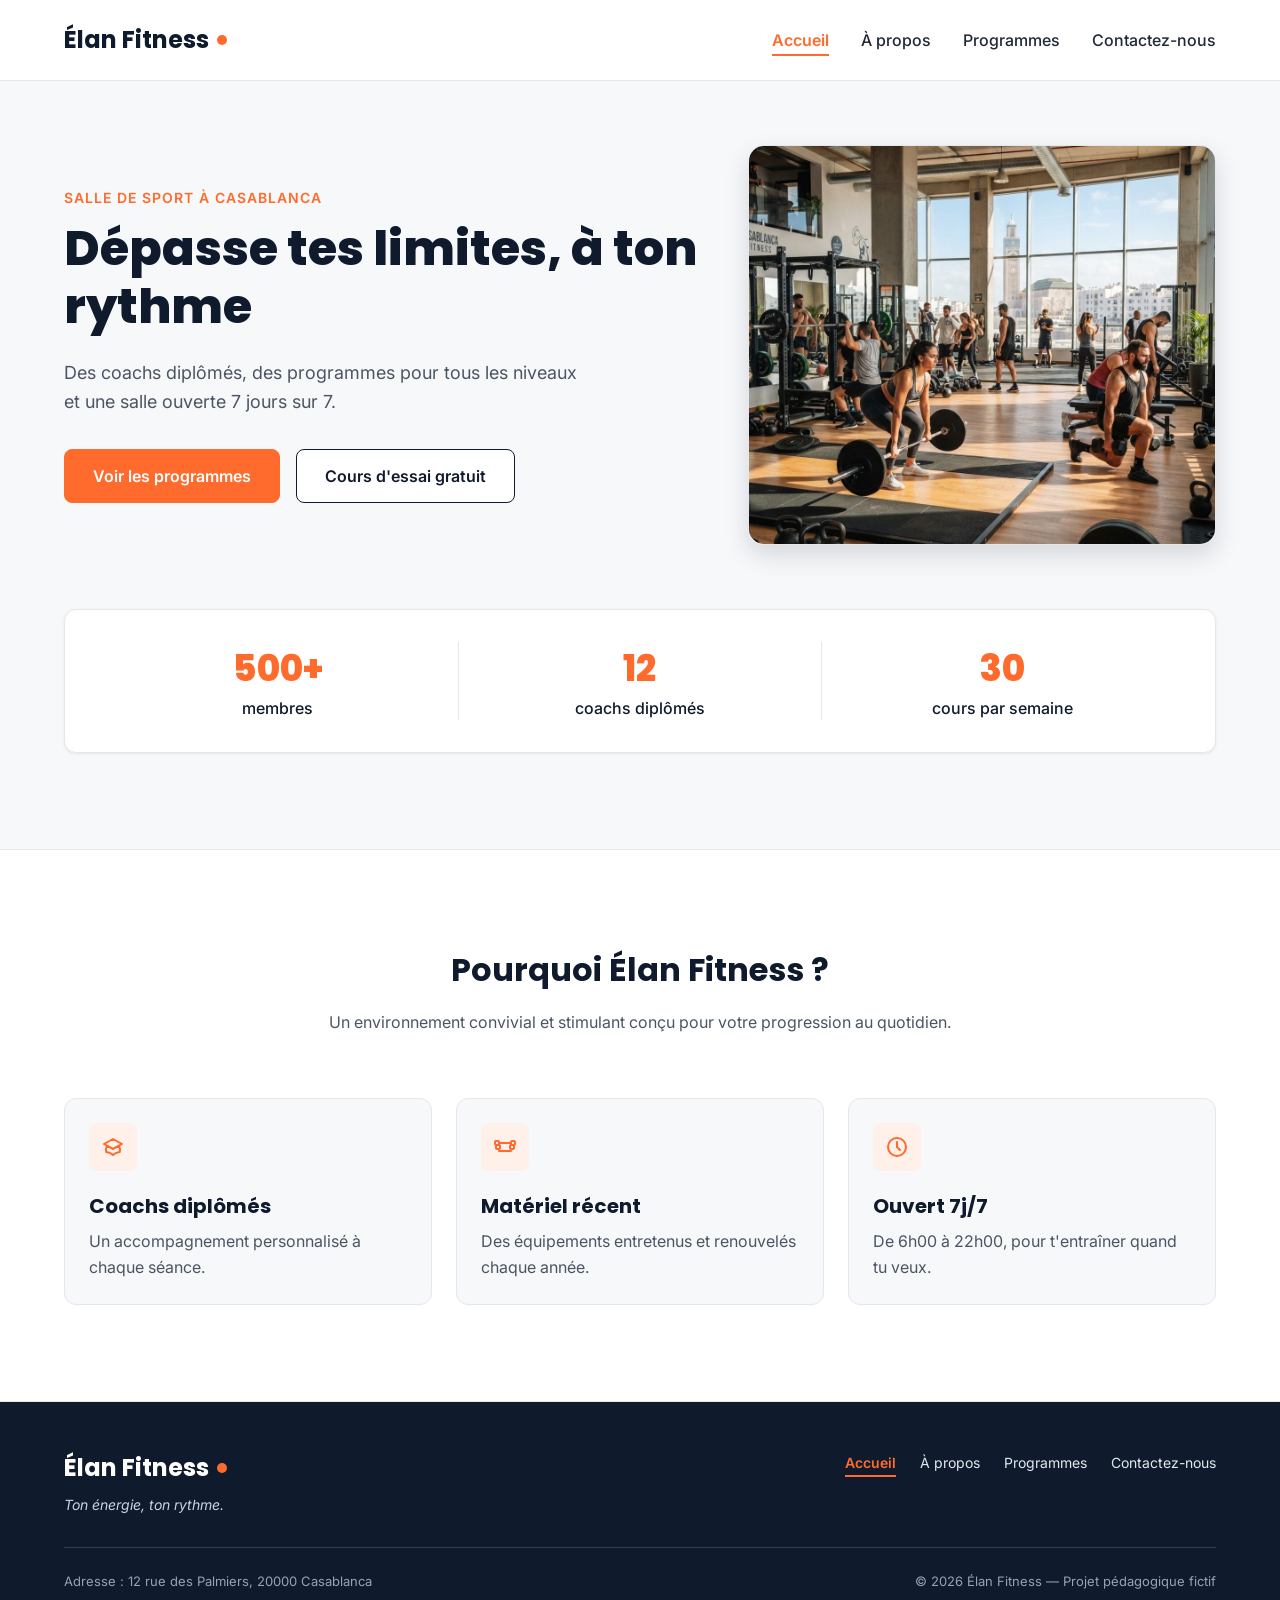
==== commit b303e5f4: "Ajout du formulaire contactez-nous" ====
--- a/index.html
+++ b/index.html
@@ -27,6 +27,7 @@
           <li><a href="index.html" class="lien-actif">Accueil</a></li>
           <li><a href="a-propos.html">À propos</a></li>
           <li><a href="programmes.html">Programmes</a></li>
+          <li><a href="contact.html">Contactez-nous</a></li>
         </ul>
       </nav>
     </div>
@@ -114,6 +115,7 @@
             <li><a href="index.html"class="lien-actif">Accueil</a></li>
             <li><a href="a-propos.html">À propos</a></li>
             <li><a href="programmes.html">Programmes</a></li>
+            <li><a href="contact.html">Contactez-nous</a></li>
           </ul>
         </nav>
       </div>
--- a/style.css
+++ b/style.css
@@ -544,4 +544,4 @@
   margin-top: 24px;
   font-size: 13px;
   color: #94A3B8;
-}
+}
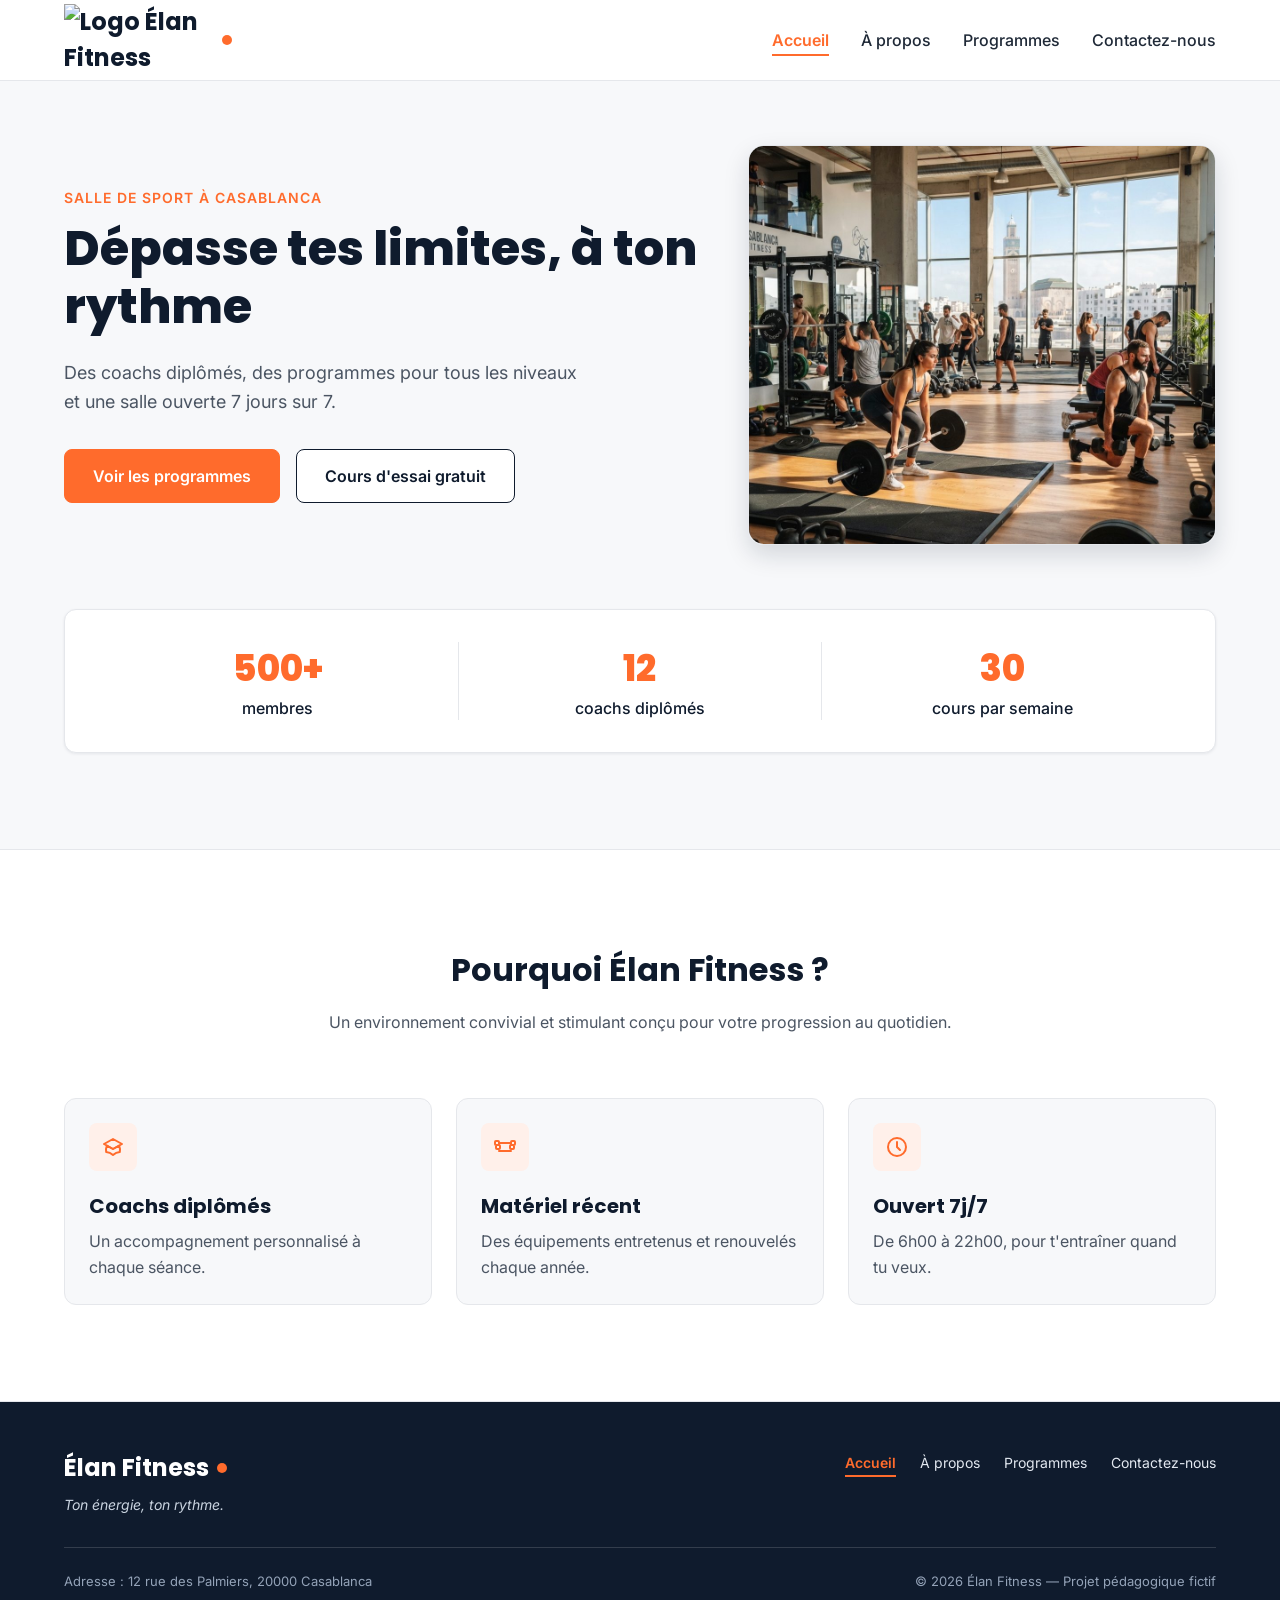
==== commit 2e741ac1: "Ajouter un logo" ====
--- a/index.html
+++ b/index.html
@@ -20,7 +20,9 @@
 
   <header class="en-tete">
     <div class="conteneur en-tete-contenu">
-      <a href="#accueil" class="logo">Élan Fitness</a>
+      <a href="index.html" class="logo">
+        <img src="img/logo.png" alt="Logo Élan Fitness ">
+      </a>
 
       <nav aria-label="Navigation principale">
         <ul class="menu">
@@ -34,7 +36,7 @@
   </header>
   <main>
 
-    <section id="accueil" class="hero">
+    <section id="index.html" class="hero">
       <div class="conteneur">
 
         <div class="hero-contenu">
@@ -45,8 +47,8 @@
               Des coachs diplômés, des programmes pour tous les niveaux et une salle ouverte 7 jours sur 7.
             </p>
             <div class="boutons">
-              <a href="#programmes" class="bouton bouton-principal">Voir les programmes</a>
-              <a href="#contact" class="bouton bouton-secondaire">Cours d'essai gratuit</a>
+              <a href="programmes.html" class="bouton bouton-principal">Voir les programmes</a>
+              <a href="contact.html" class="bouton bouton-secondaire">Cours d'essai gratuit</a>
             </div>
           </div>
 
--- a/style.css
+++ b/style.css
@@ -544,4 +544,179 @@
   margin-top: 24px;
   font-size: 13px;
   color: #94A3B8;
+}
+/* TABLETTE */
+@media (max-width: 900px) {
+ .conteneur {
+    padding: 0 20px;
+  }
+  .section {
+    padding: 64px 0;
+  }
+  .menu {
+    flex-direction: row;
+    gap: 20px;
+  }
+
+  .menu a {
+    font-size: 12px;
+  }
+  
+  .hero {
+    padding: 48px 0 64px;
+  }
+
+  .hero-contenu {
+    flex-direction: column;
+  }
+  .hero-texte {
+    width: 100%;
+  }
+  .hero-texte h1 {
+    font-size: 40px;
+  }
+  .hero-image {
+    width: 100%;
+    height: 350px;
+  }
+  .cartes {
+    flex-wrap: wrap;
+  }
+  .carte {
+    min-width: calc(50% - 12px);
+  }
+  .apropos-contenu {
+    flex-direction: column;
+    gap: 32px;
+  }
+  .apropos-texte,
+  .apropos-image {
+    width: 100%;
+  }
+  .apropos-image {
+    height: 320px;
+  }
+  .valeurs {
+    flex-wrap: wrap;
+  }
+  .valeur {
+    min-width: calc(50% - 8px);
+  }
+  .pied-haut {
+    flex-direction: column;
+    gap: 24px;
+  }
+  /*Téléphone*/
+}
+@media (max-width: 600px) {
+  .conteneur {
+    padding: 0 16px;
+  }
+  .section {
+    padding: 48px 0;
+  }
+  .en-tete-contenu {
+    height: auto;
+    padding: 16px 0;
+    flex-direction: column;
+    gap: 16px;
+  }
+  .logo {
+    font-size: 22px;
+  }
+  .menu {
+    flex-wrap: wrap;
+    justify-content: center;
+    gap: 12px;
+  }
+  .menu a {
+    font-size: 13px;
+  }
+  .section-titre {
+    margin-bottom: 40px;
+  }
+  .section-titre h2 {
+    font-size: 26px;
+  }
+  .section-titre h3 {
+    font-size: 22px;
+  }
+  .hero {
+    padding: 40px 0 48px;
+  }
+  .hero-texte h1 {
+    font-size: 30px;
+  }
+  .hero-description {
+    font-size: 16px;
+  }
+  .hero-image {
+    height: 250px;
+  }
+  .boutons {
+    flex-direction: column;
+  }
+  .bouton {
+    width: 100%;
+  }
+  .cartes {
+    flex-direction: column;
+  }
+  .carte {
+    width: 100%;
+  }
+  .chiffres {
+    flex-direction: column;
+    gap: 20px;
+    padding: 24px;
+  }
+  .chiffre + .chiffre {
+    border-left: none;
+    border-top: 1px solid #E5E7EB;
+    padding-top: 20px;
+  }
+  .chiffre-nombre {
+    font-size: 30px;
+  }
+  .apropos-contenu {
+    flex-direction: column;
+    gap: 24px;
+  }
+  .apropos-texte h2 {
+    font-size: 28px;
+  }
+  .apropos-image {
+    height: 250px;
+  }
+  .valeurs {
+    flex-direction: column;
+  }
+  .valeur {
+    width: 100%;
+  }
+  .formules {
+    margin-top: 48px;
+  }
+  .formule {
+    padding: 24px;
+  }
+  .pied-haut,
+  .pied-bas {
+    flex-direction: column;
+    gap: 20px;
+  }
+  .menu-pied {
+    display: flex;
+    flex-direction: column;
+    gap: 12px;
+  }
+}
+.logo{
+  display: flex;
+  align-items: center;
+}
+.logo img{
+  width: 150px;
+  height: auto;
+  display: block;
 }
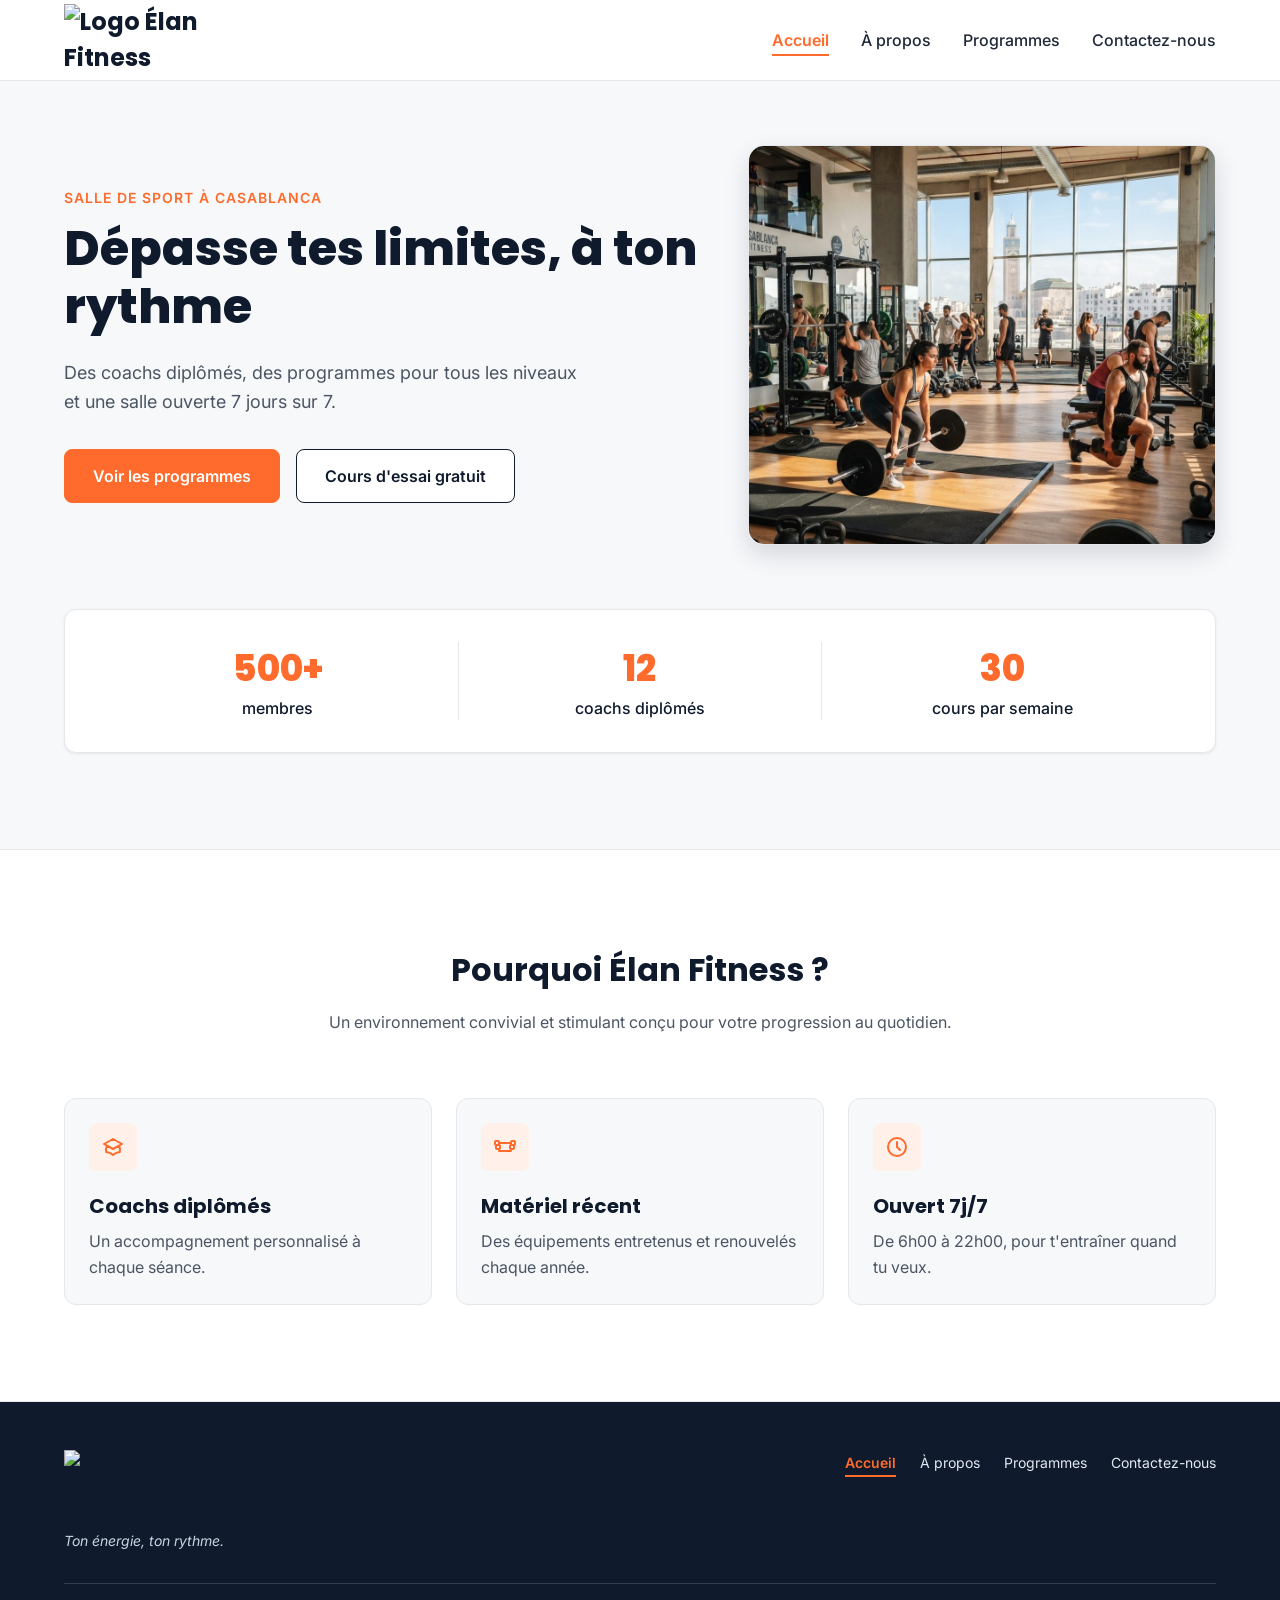
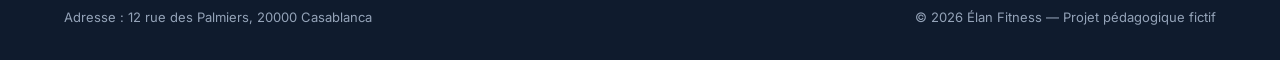
==== commit 7aa4486c: "Ajouter des effets hover sur les cartes" ====
--- a/index.html
+++ b/index.html
@@ -108,7 +108,9 @@
 
       <div class="pied-haut">
         <div>
-          <p class="logo logo-clair">Élan Fitness</p>
+          <a href="index.html" class="logo">
+          <img src="img/logo.png" alt="Logo Élan Fitness ">
+          </a>
           <p class="slogan">Ton énergie, ton rythme.</p>
         </div>
 
--- a/style.css
+++ b/style.css
@@ -104,7 +104,7 @@
 }
 
 .bouton-principal:hover {
-  background-color: #F05817;
+  background-color: #F05817; 
 }
 
 .bouton-secondaire {
@@ -114,7 +114,7 @@
 }
 
 .bouton-secondaire:hover {
-  background-color: #F3F4F6;
+  background-color: #ec642a; 
 }
 
 .cartes {
@@ -130,6 +130,15 @@
   box-shadow: 0 1px 3px rgba(15, 27, 45, 0.08);
 }
 
+.carte.formule:hover{
+  transform: translateY(-15px);
+  border:2px solid #F05817 ;
+}
+.carte-programme:hover{
+  transform: translateY(-15px);
+  box-shadow: 0 10px 25px rgba(15, 27, 45, 0.15);
+}
+
 .icone {
   width: 48px;
   height: 48px;
@@ -178,15 +187,6 @@
   font-size: 24px;
   font-weight: 700;
   color: #0F1B2D;
-}
-
-.logo::after {
-  content: "";
-  width: 10px;
-  height: 10px;
-  margin-left: 8px;
-  background-color: #FF6B2C;
-  border-radius: 50%;
 }
 
 .menu {
@@ -254,6 +254,7 @@
   border: 1px solid #E5E7EB;
   box-shadow: 0 10px 25px rgba(15, 27, 45, 0.15);
 }
+
 
 .chiffres {
   display: flex;
@@ -485,7 +486,7 @@
 }
 
 .formule-populaire {
-  border: 2px solid #FF6B2C;
+  /* border: 2px solid ; */
   box-shadow: 0 10px 25px rgba(255, 107, 44, 0.2);
 }
 
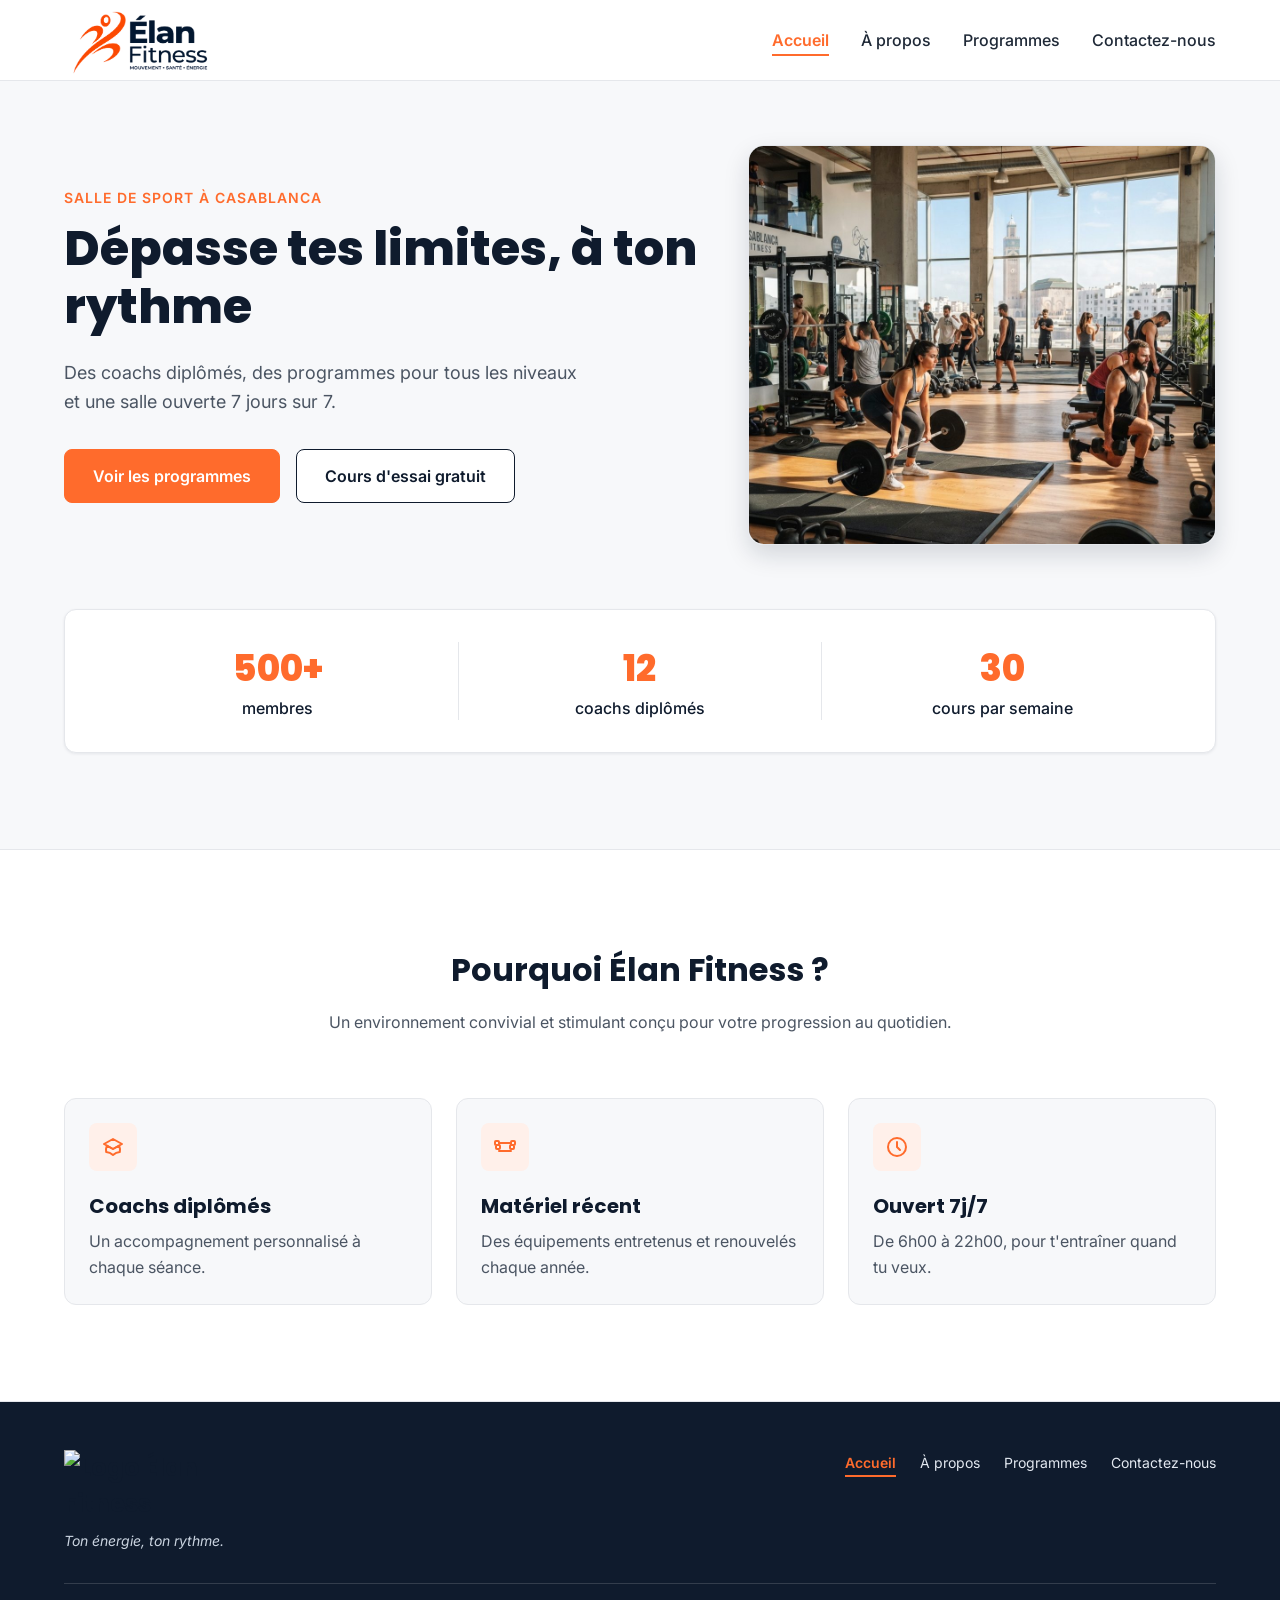
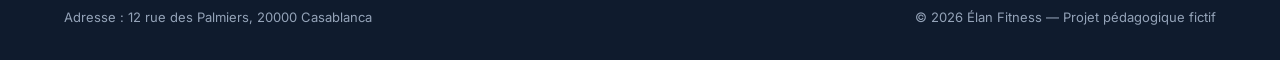
==== commit a7df1aae: "Fix logo image filename case in index.html" ====
--- a/index.html
+++ b/index.html
@@ -21,7 +21,7 @@
   <header class="en-tete">
     <div class="conteneur en-tete-contenu">
       <a href="index.html" class="logo">
-        <img src="img/logo.png" alt="Logo Élan Fitness ">
+        <img src="img/Logo.png" alt="Logo Élan Fitness ">
       </a>
 
       <nav aria-label="Navigation principale">
@@ -134,4 +134,4 @@
 
 </body>
 
-</html>+</html>
